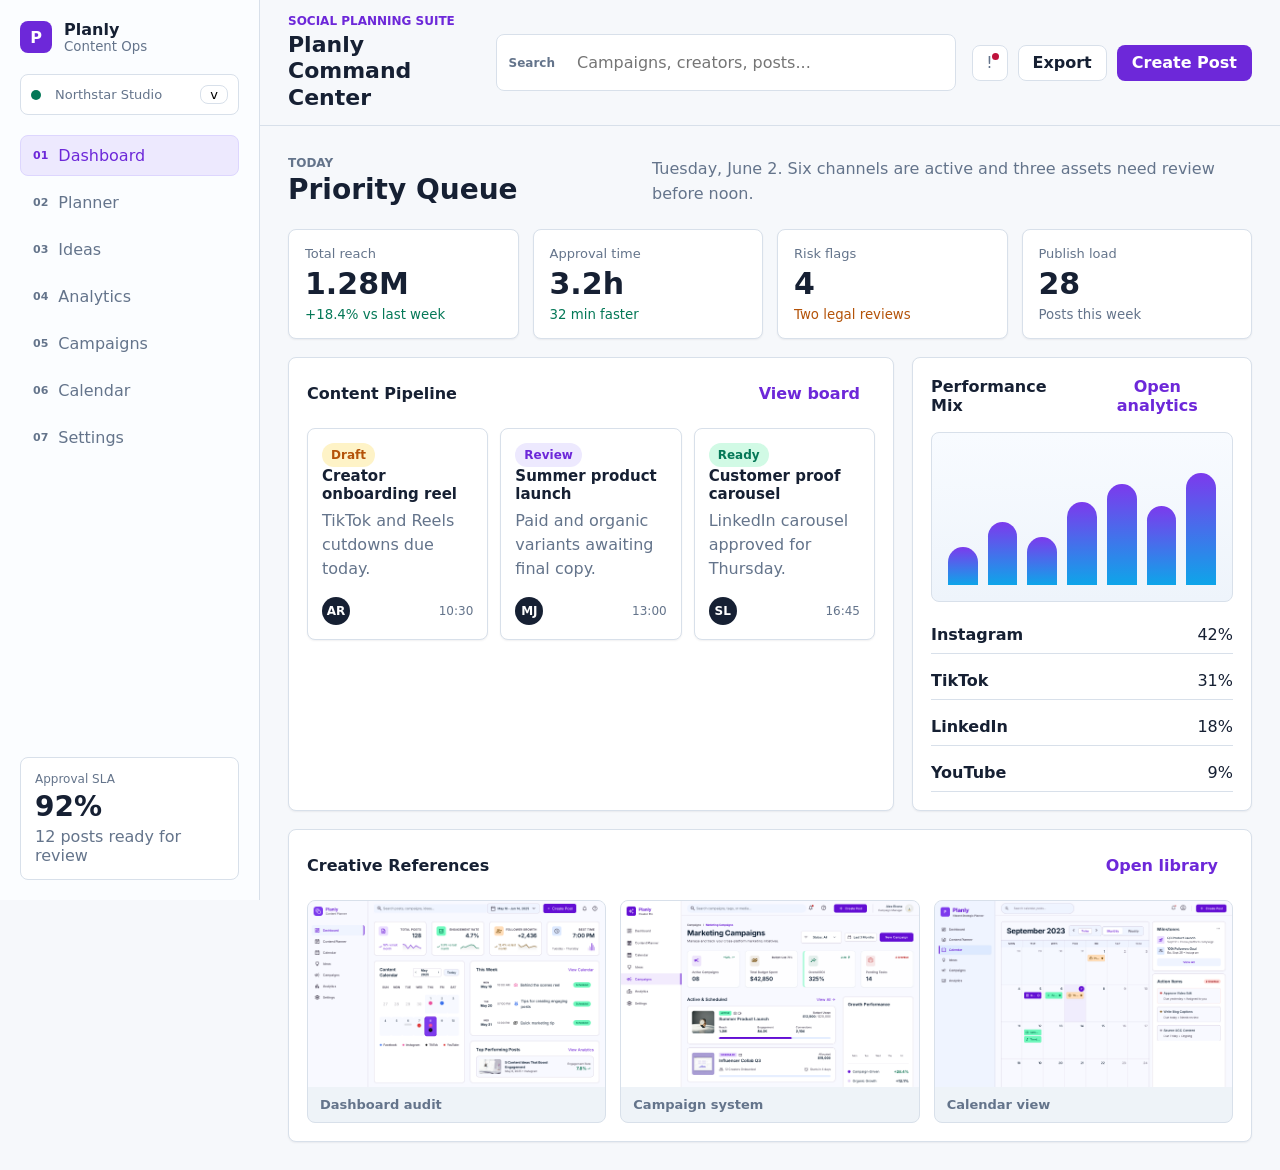
==== planly-improved/index.html @ 4bda50a9 "Add Planly settings page and related assets - Created a new settings page for the Planly application" ====
<!DOCTYPE html>
<html lang="en">
  <head>
    <meta charset="utf-8" />
    <meta name="viewport" content="width=device-width, initial-scale=1" />
    <title>Planly Command Center</title>
    <link rel="stylesheet" href="styles.css?v=2" />
  </head>
  <body>
    <div class="app-shell">
      <aside class="sidebar" aria-label="Primary navigation">
        <a class="brand" href="#dashboard" aria-label="Planly home">
          <span class="brand-mark">P</span>
          <span>
            <strong>Planly</strong>
            <small>Content Ops</small>
          </span>
        </a>

        <div class="workspace-switcher">
          <span class="workspace-dot"></span>
          <span>Northstar Studio</span>
          <button type="button" aria-label="Change workspace">v</button>
        </div>

        <nav class="nav-list" role="tablist" aria-label="Planly sections">
          <button class="nav-item is-active" type="button" data-view="dashboard" role="tab" aria-selected="true">
            <span>01</span>
            Dashboard
          </button>
          <button class="nav-item" type="button" data-view="planner" role="tab" aria-selected="false">
            <span>02</span>
            Planner
          </button>
          <button class="nav-item" type="button" data-view="ideas" role="tab" aria-selected="false">
            <span>03</span>
            Ideas
          </button>
          <button class="nav-item" type="button" data-view="analytics" role="tab" aria-selected="false">
            <span>04</span>
            Analytics
          </button>
          <button class="nav-item" type="button" data-view="campaigns" role="tab" aria-selected="false">
            <span>05</span>
            Campaigns
          </button>
          <button class="nav-item" type="button" data-view="calendar" role="tab" aria-selected="false">
            <span>06</span>
            Calendar
          </button>
          <button class="nav-item" type="button" data-view="settings" role="tab" aria-selected="false">
            <span>07</span>
            Settings
          </button>
        </nav>

        <div class="sidebar-footer">
          <p>Approval SLA</p>
          <strong>92%</strong>
          <span>12 posts ready for review</span>
        </div>
      </aside>

      <div class="main-shell">
        <header class="topbar">
          <div>
            <p class="eyebrow">Social planning suite</p>
            <h1>Planly Command Center</h1>
          </div>
          <label class="search">
            <span>Search</span>
            <input type="search" placeholder="Campaigns, creators, posts..." />
          </label>
          <div class="topbar-actions">
            <button class="icon-button" type="button" aria-label="Notifications">
              <span class="status-dot"></span>
              !
            </button>
            <button class="secondary-button" type="button">Export</button>
            <button class="primary-button" type="button">Create Post</button>
          </div>
        </header>

        <main class="content">
          <section class="view is-active" data-screen="dashboard" id="dashboard" tabindex="0">
            <div class="section-heading">
              <div>
                <p class="eyebrow">Today</p>
                <h2>Priority Queue</h2>
              </div>
              <p>Tuesday, June 2. Six channels are active and three assets need review before noon.</p>
            </div>

            <div class="metrics-grid">
              <article class="metric-card">
                <span>Total reach</span>
                <strong>1.28M</strong>
                <small class="positive">+18.4% vs last week</small>
              </article>
              <article class="metric-card">
                <span>Approval time</span>
                <strong>3.2h</strong>
                <small class="positive">32 min faster</small>
              </article>
              <article class="metric-card">
                <span>Risk flags</span>
                <strong>4</strong>
                <small class="warning">Two legal reviews</small>
              </article>
              <article class="metric-card">
                <span>Publish load</span>
                <strong>28</strong>
                <small>Posts this week</small>
              </article>
            </div>

            <div class="dashboard-grid">
              <section class="panel">
                <div class="panel-header">
                  <h3>Content Pipeline</h3>
                  <button class="text-button" type="button">View board</button>
                </div>
                <div class="pipeline">
                  <article class="task-card">
                    <span class="tag amber">Draft</span>
                    <h4>Creator onboarding reel</h4>
                    <p>TikTok and Reels cutdowns due today.</p>
                    <footer><span>AR</span><time>10:30</time></footer>
                  </article>
                  <article class="task-card">
                    <span class="tag purple">Review</span>
                    <h4>Summer product launch</h4>
                    <p>Paid and organic variants awaiting final copy.</p>
                    <footer><span>MJ</span><time>13:00</time></footer>
                  </article>
                  <article class="task-card">
                    <span class="tag green">Ready</span>
                    <h4>Customer proof carousel</h4>
                    <p>LinkedIn carousel approved for Thursday.</p>
                    <footer><span>SL</span><time>16:45</time></footer>
                  </article>
                </div>
              </section>

              <section class="panel">
                <div class="panel-header">
                  <h3>Performance Mix</h3>
                  <button class="text-button" type="button">Open analytics</button>
                </div>
                <div class="line-chart" aria-label="Engagement trend from Monday to Sunday">
                  <span style="height: 28%"></span>
                  <span style="height: 46%"></span>
                  <span style="height: 35%"></span>
                  <span style="height: 61%"></span>
                  <span style="height: 74%"></span>
                  <span style="height: 58%"></span>
                  <span style="height: 82%"></span>
                </div>
                <div class="channel-list">
                  <p><strong>Instagram</strong><span>42%</span></p>
                  <p><strong>TikTok</strong><span>31%</span></p>
                  <p><strong>LinkedIn</strong><span>18%</span></p>
                  <p><strong>YouTube</strong><span>9%</span></p>
                </div>
              </section>

              <section class="panel panel-wide">
                <div class="panel-header">
                  <h3>Creative References</h3>
                  <button class="text-button" type="button">Open library</button>
                </div>
                <div class="asset-strip">
                  <figure>
                    <img src="../stitch-export/screens/04-planly-dashboard/screenshot.png" alt="Original dashboard export" />
                    <figcaption>Dashboard audit</figcaption>
                  </figure>
                  <figure>
                    <img src="../stitch-export/screens/07-planly-campaigns/screenshot.png" alt="Original campaigns export" />
                    <figcaption>Campaign system</figcaption>
                  </figure>
                  <figure>
                    <img src="../stitch-export/screens/09-planly-calendar/screenshot.png" alt="Original calendar export" />
                    <figcaption>Calendar view</figcaption>
                  </figure>
                </div>
              </section>
            </div>
          </section>

          <section class="view" data-screen="planner" id="planner" tabindex="0" hidden>
            <div class="section-heading">
              <div>
                <p class="eyebrow">Composer</p>
                <h2>Weekly Content Planner</h2>
              </div>
              <p>Plan one campaign across channels without jumping between separate modal flows.</p>
            </div>
            <div class="two-column">
              <section class="panel">
                <div class="panel-header">
                  <h3>New Content Post</h3>
                  <span class="tag purple">Draft</span>
                </div>
                <div class="form-grid">
                  <label>Title<input value="Summer Product Launch teaser" /></label>
                  <label>Owner<input value="Maya Chen" /></label>
                  <label class="full">Caption<textarea rows="6">Short launch teaser with product proof, creator quote, and a direct save-for-later CTA.</textarea></label>
                  <label>Date<input value="June 4, 2026" /></label>
                  <label>Time<input value="09:30 AM" /></label>
                </div>
                <div class="button-row">
                  <button class="secondary-button" type="button">Save Draft</button>
                  <button class="primary-button" type="button">Schedule Post</button>
                </div>
              </section>
              <section class="panel">
                <div class="panel-header">
                  <h3>Channel Checklist</h3>
                  <button class="text-button" type="button">Assign</button>
                </div>
                <ul class="checklist">
                  <li><span class="check is-done"></span>Instagram square image approved</li>
                  <li><span class="check is-done"></span>LinkedIn copy reviewed</li>
                  <li><span class="check"></span>TikTok hook needs alternate cut</li>
                  <li><span class="check"></span>UTM links waiting on campaign ID</li>
                </ul>
              </section>
            </div>
          </section>

          <section class="view" data-screen="ideas" id="ideas" tabindex="0" hidden>
            <div class="section-heading">
              <div>
                <p class="eyebrow">Research</p>
                <h2>Ideas Board</h2>
              </div>
              <p>Separate idea capture from production, but show which ideas deserve momentum.</p>
            </div>
            <div class="idea-grid">
              <article class="idea-card"><span class="tag amber">Briefing</span><h3>5 tips for better reel transitions</h3><p>Turn the tutorial thread into a short carousel and 15-second reel.</p></article>
              <article class="idea-card"><span class="tag purple">Researching</span><h3>A day in the life of a creator</h3><p>Needs creator approval and b-roll availability by Friday.</p></article>
              <article class="idea-card"><span class="tag green">Ready</span><h3>How analytics changes creative</h3><p>Use the performance mix chart as the hook and CTA.</p></article>
              <article class="idea-card"><span class="tag rose">Blocked</span><h3>Partner giveaway announcement</h3><p>Legal needs updated rules before scheduling.</p></article>
            </div>
          </section>

          <section class="view" data-screen="analytics" id="analytics" tabindex="0" hidden>
            <div class="section-heading">
              <div>
                <p class="eyebrow">Signal</p>
                <h2>Analytics Snapshot</h2>
              </div>
              <p>Condensed from the original tall analytics page into decision-ready panels.</p>
            </div>
            <div class="analytics-layout">
              <section class="panel">
                <div class="panel-header"><h3>Audience Growth</h3><span class="tag green">+12.8%</span></div>
                <div class="area-chart" aria-label="Audience growth chart"></div>
              </section>
              <section class="panel">
                <div class="panel-header"><h3>Top Posts</h3><button class="text-button" type="button">Export CSV</button></div>
                <table>
                  <thead><tr><th>Post</th><th>Channel</th><th>ER</th><th>Status</th></tr></thead>
                  <tbody>
                    <tr><td>Launch teaser</td><td>TikTok</td><td>8.4%</td><td><span class="tag green">Scale</span></td></tr>
                    <tr><td>Founder POV</td><td>LinkedIn</td><td>5.9%</td><td><span class="tag purple">Keep</span></td></tr>
                    <tr><td>Studio BTS</td><td>Instagram</td><td>3.7%</td><td><span class="tag amber">Revise</span></td></tr>
                  </tbody>
                </table>
              </section>
            </div>
          </section>

          <section class="view" data-screen="campaigns" id="campaigns" tabindex="0" hidden>
            <div class="section-heading">
              <div>
                <p class="eyebrow">Campaign operations</p>
                <h2>Marketing Campaigns</h2>
              </div>
              <p>Campaign state, budget, and production health share one scannable grid.</p>
            </div>
            <div class="campaign-list">
              <article class="campaign-card">
                <span class="tag green">Active</span>
                <h3>Summer Product Launch</h3>
                <p>Budget: $42,500. 18 assets. 83% production complete.</p>
                <progress max="100" value="83"></progress>
              </article>
              <article class="campaign-card">
                <span class="tag purple">Scheduled</span>
                <h3>Creator Education Series</h3>
                <p>Budget: $18,200. 9 assets. Review starts June 7.</p>
                <progress max="100" value="64"></progress>
              </article>
              <article class="campaign-card">
                <span class="tag amber">Planning</span>
                <h3>Q3 Brand Refresh</h3>
                <p>Budget pending. Naming and visual territories in review.</p>
                <progress max="100" value="32"></progress>
              </article>
            </div>
          </section>

          <section class="view" data-screen="calendar" id="calendar" tabindex="0" hidden>
            <div class="section-heading">
              <div>
                <p class="eyebrow">Schedule</p>
                <h2>Calendar</h2>
              </div>
              <p>A production calendar that shows load, status, and actions without a separate side panel taking over the page.</p>
            </div>
            <div class="calendar-grid" aria-label="June publishing calendar">
              <span>Mon</span><span>Tue</span><span>Wed</span><span>Thu</span><span>Fri</span><span>Sat</span><span>Sun</span>
              <button type="button">1</button><button type="button">2</button><button class="has-event" type="button">3</button><button class="has-event strong" type="button">4</button><button type="button">5</button><button type="button">6</button><button type="button">7</button>
              <button type="button">8</button><button class="has-event" type="button">9</button><button type="button">10</button><button class="has-event" type="button">11</button><button type="button">12</button><button type="button">13</button><button type="button">14</button>
              <button class="has-event strong" type="button">15</button><button type="button">16</button><button type="button">17</button><button class="has-event" type="button">18</button><button type="button">19</button><button type="button">20</button><button type="button">21</button>
              <button type="button">22</button><button class="has-event" type="button">23</button><button type="button">24</button><button type="button">25</button><button class="has-event strong" type="button">26</button><button type="button">27</button><button type="button">28</button>
            </div>
          </section>

          <section class="view" data-screen="settings" id="settings" tabindex="0" hidden>
            <div class="section-heading">
              <div>
                <p class="eyebrow">Workspace</p>
                <h2>Settings</h2>
              </div>
              <p>Keep settings functional and calm, with fewer decorative containers than the original export.</p>
            </div>
            <section class="panel settings-panel">
              <div class="panel-header"><h3>Profile Settings</h3><span class="tag purple">Owner</span></div>
              <div class="form-grid">
                <label>First name<input value="Alex" /></label>
                <label>Last name<input value="Rivera" /></label>
                <label>Email<input value="alex.rivera@example.com" /></label>
                <label>Role<input value="Content Strategy Lead" /></label>
                <label class="full">Brand notes<textarea rows="4">Prioritize practical creator workflows, proof-led campaign reporting, and restrained operational UI.</textarea></label>
              </div>
              <div class="button-row">
                <button class="secondary-button" type="button">Cancel</button>
                <button class="primary-button" type="button">Save Changes</button>
              </div>
            </section>
          </section>
        </main>
      </div>
    </div>
    <script src="app.js?v=2"></script>
  </body>
</html>
---- planly-improved/styles.css ----
:root {
  --color-bg: #f6f8fb;
  --color-surface: #ffffff;
  --color-surface-muted: #eef3f8;
  --color-border: #d8e0ea;
  --color-text: #162033;
  --color-muted: #64748b;
  --color-primary: #6d28d9;
  --color-primary-soft: #ede9fe;
  --color-green: #047857;
  --color-green-soft: #d1fae5;
  --color-amber: #b45309;
  --color-amber-soft: #fef3c7;
  --color-rose: #be123c;
  --color-rose-soft: #ffe4e6;
  --shadow-sm: 0 1px 2px rgba(15, 23, 42, 0.06);
  --shadow-md: 0 16px 40px rgba(15, 23, 42, 0.08);
  --sidebar-width: 260px;
  --topbar-height: 72px;
  --radius: 8px;
}

* {
  box-sizing: border-box;
}

body {
  margin: 0;
  color: var(--color-text);
  background: var(--color-bg);
  font-family: Inter, ui-sans-serif, system-ui, -apple-system, BlinkMacSystemFont, "Segoe UI", sans-serif;
}

button,
input,
textarea {
  font: inherit;
}

button {
  cursor: pointer;
}

.app-shell {
  display: grid;
  grid-template-columns: var(--sidebar-width) minmax(0, 1fr);
  min-height: 100vh;
}

.sidebar {
  position: sticky;
  top: 0;
  display: flex;
  flex-direction: column;
  gap: 20px;
  height: 100vh;
  padding: 20px;
  background: #fbfdff;
  border-right: 1px solid var(--color-border);
}

.brand {
  display: flex;
  align-items: center;
  gap: 12px;
  color: inherit;
  text-decoration: none;
}

.brand-mark,
.workspace-dot {
  display: grid;
  place-items: center;
  width: 32px;
  height: 32px;
  border-radius: var(--radius);
  color: #fff;
  background: var(--color-primary);
  font-weight: 800;
}

.brand small,
.workspace-switcher,
.sidebar-footer span,
.section-heading p,
.metric-card small {
  color: var(--color-muted);
}

.brand strong,
.brand small {
  display: block;
}

.workspace-switcher {
  display: grid;
  grid-template-columns: 14px 1fr 28px;
  align-items: center;
  gap: 10px;
  padding: 10px;
  border: 1px solid var(--color-border);
  border-radius: var(--radius);
  background: var(--color-surface);
  font-size: 13px;
}

.workspace-dot {
  width: 10px;
  height: 10px;
  border-radius: 50%;
  background: var(--color-green);
}

.workspace-switcher button,
.icon-button {
  border: 1px solid var(--color-border);
  background: var(--color-surface);
  border-radius: var(--radius);
}

.nav-list {
  display: grid;
  gap: 6px;
}

.nav-item {
  display: flex;
  align-items: center;
  gap: 10px;
  width: 100%;
  padding: 10px 12px;
  color: var(--color-muted);
  text-align: left;
  background: transparent;
  border: 1px solid transparent;
  border-radius: var(--radius);
}

.nav-item span {
  font-size: 11px;
  font-weight: 700;
}

.nav-item:hover,
.nav-item.is-active {
  color: var(--color-primary);
  background: var(--color-primary-soft);
  border-color: #ddd6fe;
}

.sidebar-footer {
  margin-top: auto;
  padding: 14px;
  border: 1px solid var(--color-border);
  border-radius: var(--radius);
  background: var(--color-surface);
}

.sidebar-footer p {
  margin: 0 0 4px;
  color: var(--color-muted);
  font-size: 12px;
}

.sidebar-footer strong {
  display: block;
  margin-bottom: 4px;
  font-size: 28px;
}

.main-shell {
  min-width: 0;
}

.topbar {
  position: sticky;
  top: 0;
  z-index: 5;
  display: grid;
  grid-template-columns: minmax(180px, 1fr) minmax(220px, 460px) auto;
  align-items: center;
  gap: 16px;
  min-height: var(--topbar-height);
  padding: 14px 28px;
  background: rgba(246, 248, 251, 0.92);
  border-bottom: 1px solid var(--color-border);
  backdrop-filter: blur(16px);
}

h1,
h2,
h3,
h4,
p {
  margin-top: 0;
}

h1 {
  margin-bottom: 0;
  font-size: 22px;
  line-height: 1.2;
}

h2 {
  margin-bottom: 0;
  font-size: 28px;
  line-height: 1.2;
}

h3 {
  margin-bottom: 0;
  font-size: 16px;
}

h4 {
  margin-bottom: 6px;
  font-size: 15px;
}

.eyebrow {
  margin-bottom: 4px;
  color: var(--color-primary);
  font-size: 12px;
  font-weight: 800;
  text-transform: uppercase;
}

.search {
  display: grid;
  grid-template-columns: auto 1fr;
  align-items: center;
  gap: 10px;
  padding: 8px 12px;
  color: var(--color-muted);
  background: var(--color-surface);
  border: 1px solid var(--color-border);
  border-radius: var(--radius);
}

.search span {
  font-size: 12px;
  font-weight: 700;
}

.search input {
  min-width: 0;
  border: 0;
  outline: 0;
}

.topbar-actions,
.button-row {
  display: flex;
  align-items: center;
  justify-content: flex-end;
  gap: 10px;
}

.primary-button,
.secondary-button,
.text-button {
  min-height: 36px;
  padding: 0 14px;
  border-radius: var(--radius);
  border: 1px solid transparent;
  font-weight: 700;
}

.primary-button {
  color: #fff;
  background: var(--color-primary);
}

.secondary-button {
  color: var(--color-text);
  background: var(--color-surface);
  border-color: var(--color-border);
}

.text-button {
  color: var(--color-primary);
  background: transparent;
}

.icon-button {
  position: relative;
  width: 36px;
  height: 36px;
  color: var(--color-muted);
}

.status-dot {
  position: absolute;
  top: 7px;
  right: 8px;
  width: 7px;
  height: 7px;
  border-radius: 50%;
  background: var(--color-rose);
}

.content {
  padding: 28px;
}

.view {
  max-width: 1360px;
  margin: 0 auto;
}

.view:focus {
  outline: none;
}

.view:focus-visible {
  outline: none;
}

.section-heading {
  display: flex;
  align-items: end;
  justify-content: space-between;
  gap: 24px;
  margin-bottom: 22px;
}

.section-heading p {
  max-width: 600px;
  margin-bottom: 0;
  line-height: 1.6;
}

.metrics-grid,
.idea-grid,
.campaign-list {
  display: grid;
  grid-template-columns: repeat(4, minmax(0, 1fr));
  gap: 14px;
  margin-bottom: 18px;
}

.metric-card,
.panel,
.task-card,
.idea-card,
.campaign-card {
  border: 1px solid var(--color-border);
  border-radius: var(--radius);
  background: var(--color-surface);
  box-shadow: var(--shadow-sm);
}

.metric-card {
  padding: 16px;
}

.metric-card span,
.metric-card small {
  display: block;
}

.metric-card span {
  color: var(--color-muted);
  font-size: 13px;
}

.metric-card strong {
  display: block;
  margin: 8px 0;
  font-size: 30px;
  line-height: 1;
}

.positive {
  color: var(--color-green) !important;
}

.warning {
  color: var(--color-amber) !important;
}

.dashboard-grid,
.analytics-layout,
.two-column {
  display: grid;
  grid-template-columns: minmax(0, 1.3fr) minmax(340px, 0.7fr);
  gap: 18px;
}

.panel {
  padding: 18px;
}

.panel-wide {
  grid-column: 1 / -1;
}

.panel-header {
  display: flex;
  align-items: center;
  justify-content: space-between;
  gap: 12px;
  margin-bottom: 16px;
}

.pipeline {
  display: grid;
  grid-template-columns: repeat(3, minmax(0, 1fr));
  gap: 12px;
}

.task-card,
.idea-card,
.campaign-card {
  padding: 14px;
}

.task-card p,
.idea-card p,
.campaign-card p {
  color: var(--color-muted);
  line-height: 1.5;
}

.task-card footer {
  display: flex;
  align-items: center;
  justify-content: space-between;
  margin-top: 12px;
  color: var(--color-muted);
  font-size: 12px;
}

.task-card footer span {
  display: grid;
  place-items: center;
  width: 28px;
  height: 28px;
  color: #fff;
  border-radius: 50%;
  background: var(--color-text);
  font-weight: 700;
}

.tag {
  display: inline-flex;
  align-items: center;
  min-height: 24px;
  padding: 0 9px;
  border-radius: 999px;
  font-size: 12px;
  font-weight: 800;
}

.tag.purple {
  color: var(--color-primary);
  background: var(--color-primary-soft);
}

.tag.green {
  color: var(--color-green);
  background: var(--color-green-soft);
}

.tag.amber {
  color: var(--color-amber);
  background: var(--color-amber-soft);
}

.tag.rose {
  color: var(--color-rose);
  background: var(--color-rose-soft);
}

.line-chart {
  display: grid;
  grid-template-columns: repeat(7, 1fr);
  align-items: end;
  gap: 10px;
  height: 170px;
  padding: 16px;
  background: linear-gradient(180deg, #f8fbff 0%, #eef4fb 100%);
  border: 1px solid var(--color-border);
  border-radius: var(--radius);
}

.line-chart span {
  display: block;
  min-height: 24px;
  border-radius: 999px 999px 4px 4px;
  background: linear-gradient(180deg, #7c3aed, #0ea5e9);
}

.area-chart {
  min-height: 260px;
  border: 1px solid var(--color-border);
  border-radius: var(--radius);
  background:
    linear-gradient(135deg, rgba(109, 40, 217, 0.14), rgba(14, 165, 233, 0.08)),
    linear-gradient(160deg, transparent 0 35%, rgba(109, 40, 217, 0.2) 36% 37%, transparent 38%),
    repeating-linear-gradient(0deg, transparent 0 39px, rgba(100, 116, 139, 0.18) 40px);
}

.channel-list {
  display: grid;
  gap: 8px;
  margin-top: 14px;
}

.channel-list p {
  display: flex;
  justify-content: space-between;
  margin: 0;
  padding: 9px 0;
  border-bottom: 1px solid var(--color-border);
}

.asset-strip {
  display: grid;
  grid-template-columns: repeat(3, minmax(0, 1fr));
  gap: 14px;
}

.asset-strip figure {
  margin: 0;
  overflow: hidden;
  border: 1px solid var(--color-border);
  border-radius: var(--radius);
  background: var(--color-surface-muted);
}

.asset-strip img {
  display: block;
  width: 100%;
  aspect-ratio: 16 / 10;
  object-fit: cover;
  object-position: top left;
}

.asset-strip figcaption {
  padding: 10px 12px;
  color: var(--color-muted);
  font-size: 13px;
  font-weight: 700;
}

.form-grid {
  display: grid;
  grid-template-columns: repeat(2, minmax(0, 1fr));
  gap: 14px;
}

.form-grid label {
  display: grid;
  gap: 7px;
  color: var(--color-muted);
  font-size: 13px;
  font-weight: 700;
}

.form-grid .full {
  grid-column: 1 / -1;
}

input,
textarea {
  width: 100%;
  min-width: 0;
  padding: 10px 12px;
  color: var(--color-text);
  border: 1px solid var(--color-border);
  border-radius: var(--radius);
  background: #fff;
}

input:focus,
textarea:focus,
button:focus-visible {
  outline: 3px solid rgba(109, 40, 217, 0.22);
  outline-offset: 2px;
}

textarea {
  resize: vertical;
}

.button-row {
  margin-top: 16px;
}

.checklist {
  display: grid;
  gap: 12px;
  padding: 0;
  margin: 0;
  list-style: none;
}

.checklist li {
  display: grid;
  grid-template-columns: 18px 1fr;
  align-items: center;
  gap: 10px;
  padding: 12px;
  border: 1px solid var(--color-border);
  border-radius: var(--radius);
}

.check {
  width: 16px;
  height: 16px;
  border-radius: 50%;
  border: 2px solid var(--color-border);
}

.check.is-done {
  background: var(--color-green);
  border-color: var(--color-green);
}

.idea-grid,
.campaign-list {
  grid-template-columns: repeat(4, minmax(0, 1fr));
}

table {
  width: 100%;
  border-collapse: collapse;
}

th,
td {
  padding: 12px 10px;
  text-align: left;
  border-bottom: 1px solid var(--color-border);
}

th {
  color: var(--color-muted);
  font-size: 12px;
  text-transform: uppercase;
}

progress {
  width: 100%;
  height: 9px;
  overflow: hidden;
  border: 0;
  border-radius: 999px;
}

progress::-webkit-progress-bar {
  background: var(--color-surface-muted);
}

progress::-webkit-progress-value {
  background: var(--color-primary);
}

.calendar-grid {
  display: grid;
  grid-template-columns: repeat(7, minmax(80px, 1fr));
  gap: 8px;
}

.calendar-grid span {
  color: var(--color-muted);
  font-size: 12px;
  font-weight: 800;
  text-transform: uppercase;
}

.calendar-grid button {
  min-height: 96px;
  padding: 10px;
  text-align: left;
  vertical-align: top;
  background: var(--color-surface);
  border: 1px solid var(--color-border);
  border-radius: var(--radius);
}

.calendar-grid .has-event {
  border-color: #ddd6fe;
  background: var(--color-primary-soft);
}

.calendar-grid .strong {
  color: #fff;
  background: var(--color-primary);
}

.settings-panel {
  max-width: 860px;
}

@media (max-width: 1100px) {
  .metrics-grid,
  .idea-grid,
  .campaign-list,
  .pipeline,
  .asset-strip {
    grid-template-columns: repeat(2, minmax(0, 1fr));
  }

  .dashboard-grid,
  .analytics-layout,
  .two-column {
    grid-template-columns: 1fr;
  }
}

@media (max-width: 860px) {
  .app-shell {
    grid-template-columns: 1fr;
  }

  .sidebar {
    position: static;
    height: auto;
    border-right: 0;
    border-bottom: 1px solid var(--color-border);
  }

  .nav-list {
    grid-template-columns: repeat(2, minmax(0, 1fr));
  }

  .sidebar-footer {
    display: none;
  }

  .topbar {
    grid-template-columns: 1fr;
  }

  .topbar-actions,
  .section-heading {
    align-items: stretch;
    flex-direction: column;
  }

  .content {
    padding: 18px;
  }

  .metrics-grid,
  .idea-grid,
  .campaign-list,
  .pipeline,
  .asset-strip,
  .form-grid {
    grid-template-columns: 1fr;
  }

  .calendar-grid {
    grid-template-columns: repeat(7, minmax(42px, 1fr));
    overflow-x: auto;
  }

  .calendar-grid button {
    min-height: 68px;
  }
}
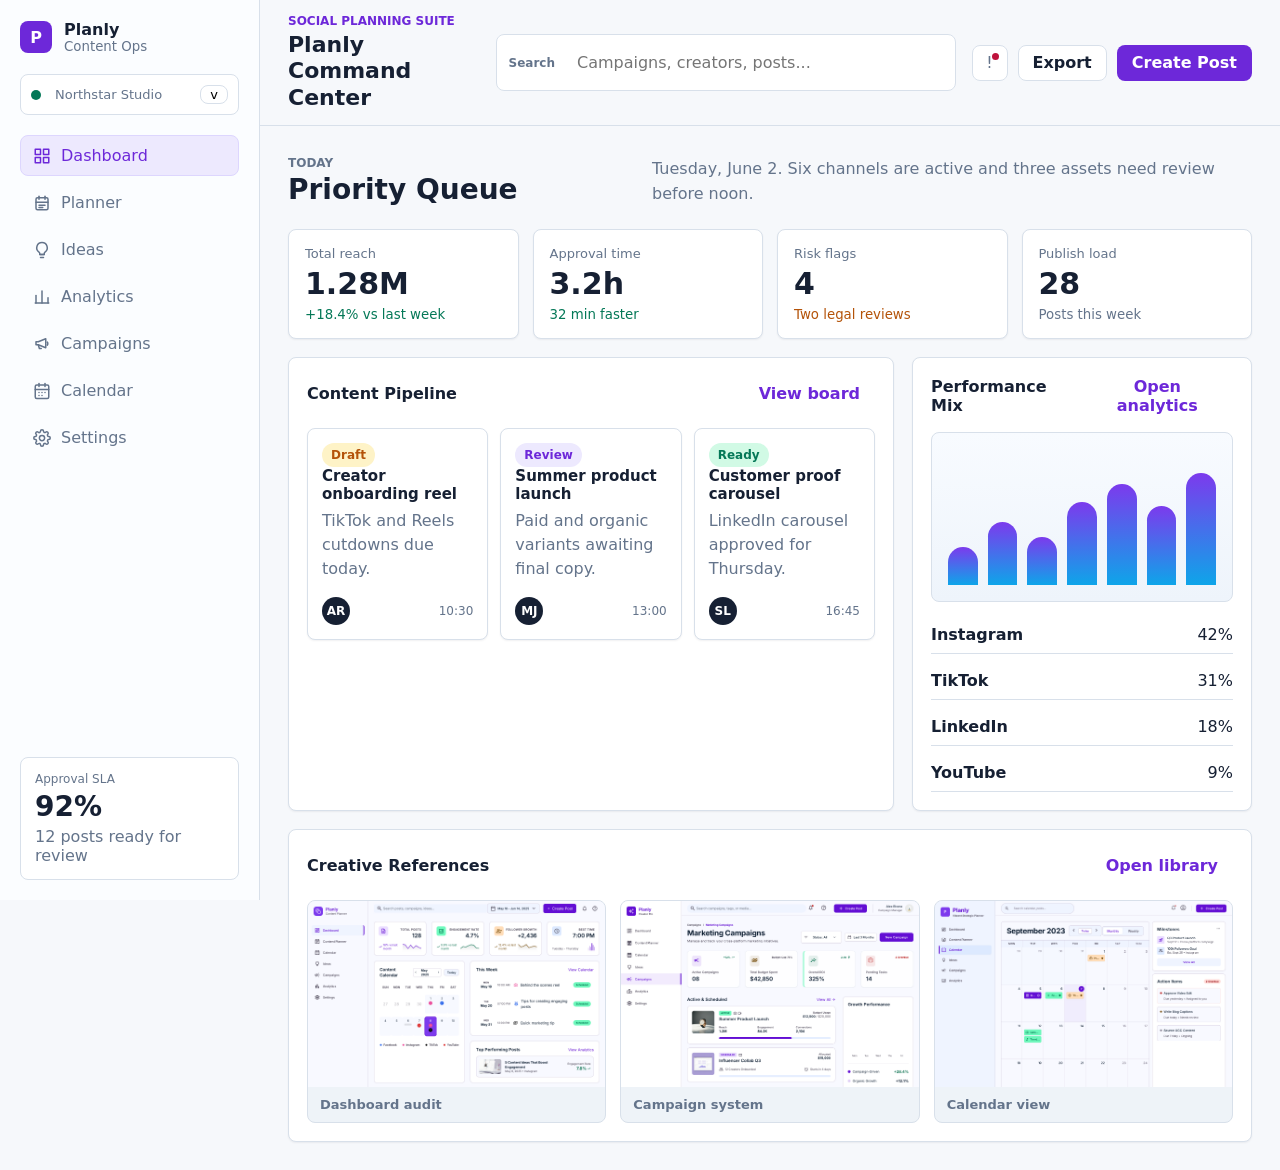
==== commit d07180dd: "feat: replace numbered sidebar markers with icons for improved navigation" ====
--- a/planly-improved/index.html
+++ b/planly-improved/index.html
@@ -25,31 +25,69 @@
 
         <nav class="nav-list" role="tablist" aria-label="Planly sections">
           <button class="nav-item is-active" type="button" data-view="dashboard" role="tab" aria-selected="true">
-            <span>01</span>
+            <svg class="nav-icon" viewBox="0 0 24 24" aria-hidden="true">
+              <rect x="3" y="3" width="7" height="7"></rect>
+              <rect x="14" y="3" width="7" height="7"></rect>
+              <rect x="3" y="14" width="7" height="7"></rect>
+              <rect x="14" y="14" width="7" height="7"></rect>
+            </svg>
             Dashboard
           </button>
           <button class="nav-item" type="button" data-view="planner" role="tab" aria-selected="false">
-            <span>02</span>
+            <svg class="nav-icon" viewBox="0 0 24 24" aria-hidden="true">
+              <rect x="4" y="5" width="16" height="16" rx="2"></rect>
+              <path d="M8 3v4"></path>
+              <path d="M16 3v4"></path>
+              <path d="M4 11h16"></path>
+              <path d="M8 15h8"></path>
+              <path d="M8 18h5"></path>
+            </svg>
             Planner
           </button>
           <button class="nav-item" type="button" data-view="ideas" role="tab" aria-selected="false">
-            <span>03</span>
+            <svg class="nav-icon" viewBox="0 0 24 24" aria-hidden="true">
+              <path d="M9 18h6"></path>
+              <path d="M10 22h4"></path>
+              <path d="M12 2a7 7 0 0 0-4 12.75c.6.42 1 1.1 1 1.85V18h6v-1.4c0-.75.4-1.43 1-1.85A7 7 0 0 0 12 2Z"></path>
+            </svg>
             Ideas
           </button>
           <button class="nav-item" type="button" data-view="analytics" role="tab" aria-selected="false">
-            <span>04</span>
+            <svg class="nav-icon" viewBox="0 0 24 24" aria-hidden="true">
+              <path d="M4 20V10"></path>
+              <path d="M12 20V4"></path>
+              <path d="M20 20v-7"></path>
+              <path d="M3 20h18"></path>
+            </svg>
             Analytics
           </button>
           <button class="nav-item" type="button" data-view="campaigns" role="tab" aria-selected="false">
-            <span>05</span>
+            <svg class="nav-icon" viewBox="0 0 24 24" aria-hidden="true">
+              <path d="M4 13h3l10 4V5L7 9H4v4Z"></path>
+              <path d="M7 13l1.5 5H11"></path>
+              <path d="M19 9.5c1 .8 1 3.2 0 4"></path>
+            </svg>
             Campaigns
           </button>
           <button class="nav-item" type="button" data-view="calendar" role="tab" aria-selected="false">
-            <span>06</span>
+            <svg class="nav-icon" viewBox="0 0 24 24" aria-hidden="true">
+              <rect x="3" y="4" width="18" height="18" rx="2"></rect>
+              <path d="M8 2v4"></path>
+              <path d="M16 2v4"></path>
+              <path d="M3 10h18"></path>
+              <path d="M8 14h.01"></path>
+              <path d="M12 14h.01"></path>
+              <path d="M16 14h.01"></path>
+              <path d="M8 18h.01"></path>
+              <path d="M12 18h.01"></path>
+            </svg>
             Calendar
           </button>
           <button class="nav-item" type="button" data-view="settings" role="tab" aria-selected="false">
-            <span>07</span>
+            <svg class="nav-icon" viewBox="0 0 24 24" aria-hidden="true">
+              <path d="M12 15.5a3.5 3.5 0 1 0 0-7 3.5 3.5 0 0 0 0 7Z"></path>
+              <path d="M19.4 15a1.65 1.65 0 0 0 .33 1.82l.06.06a2 2 0 1 1-2.83 2.83l-.06-.06A1.65 1.65 0 0 0 15 19.4a1.65 1.65 0 0 0-1 1.51V21a2 2 0 1 1-4 0v-.09A1.65 1.65 0 0 0 9 19.4a1.65 1.65 0 0 0-1.82.33l-.06.06a2 2 0 1 1-2.83-2.83l.06-.06A1.65 1.65 0 0 0 4.6 15a1.65 1.65 0 0 0-1.51-1H3a2 2 0 1 1 0-4h.09A1.65 1.65 0 0 0 4.6 9a1.65 1.65 0 0 0-.33-1.82l-.06-.06a2 2 0 1 1 2.83-2.83l.06.06A1.65 1.65 0 0 0 9 4.6a1.65 1.65 0 0 0 1-1.51V3a2 2 0 1 1 4 0v.09A1.65 1.65 0 0 0 15 4.6a1.65 1.65 0 0 0 1.82-.33l.06-.06a2 2 0 1 1 2.83 2.83l-.06.06A1.65 1.65 0 0 0 19.4 9a1.65 1.65 0 0 0 1.51 1H21a2 2 0 1 1 0 4h-.09A1.65 1.65 0 0 0 19.4 15Z"></path>
+            </svg>
             Settings
           </button>
         </nav>
--- a/planly-improved/styles.css
+++ b/planly-improved/styles.css
@@ -136,9 +136,15 @@
   border-radius: var(--radius);
 }
 
-.nav-item span {
-  font-size: 11px;
-  font-weight: 700;
+.nav-icon {
+  flex: 0 0 18px;
+  width: 18px;
+  height: 18px;
+  fill: none;
+  stroke: currentColor;
+  stroke-width: 2;
+  stroke-linecap: round;
+  stroke-linejoin: round;
 }
 
 .nav-item:hover,
